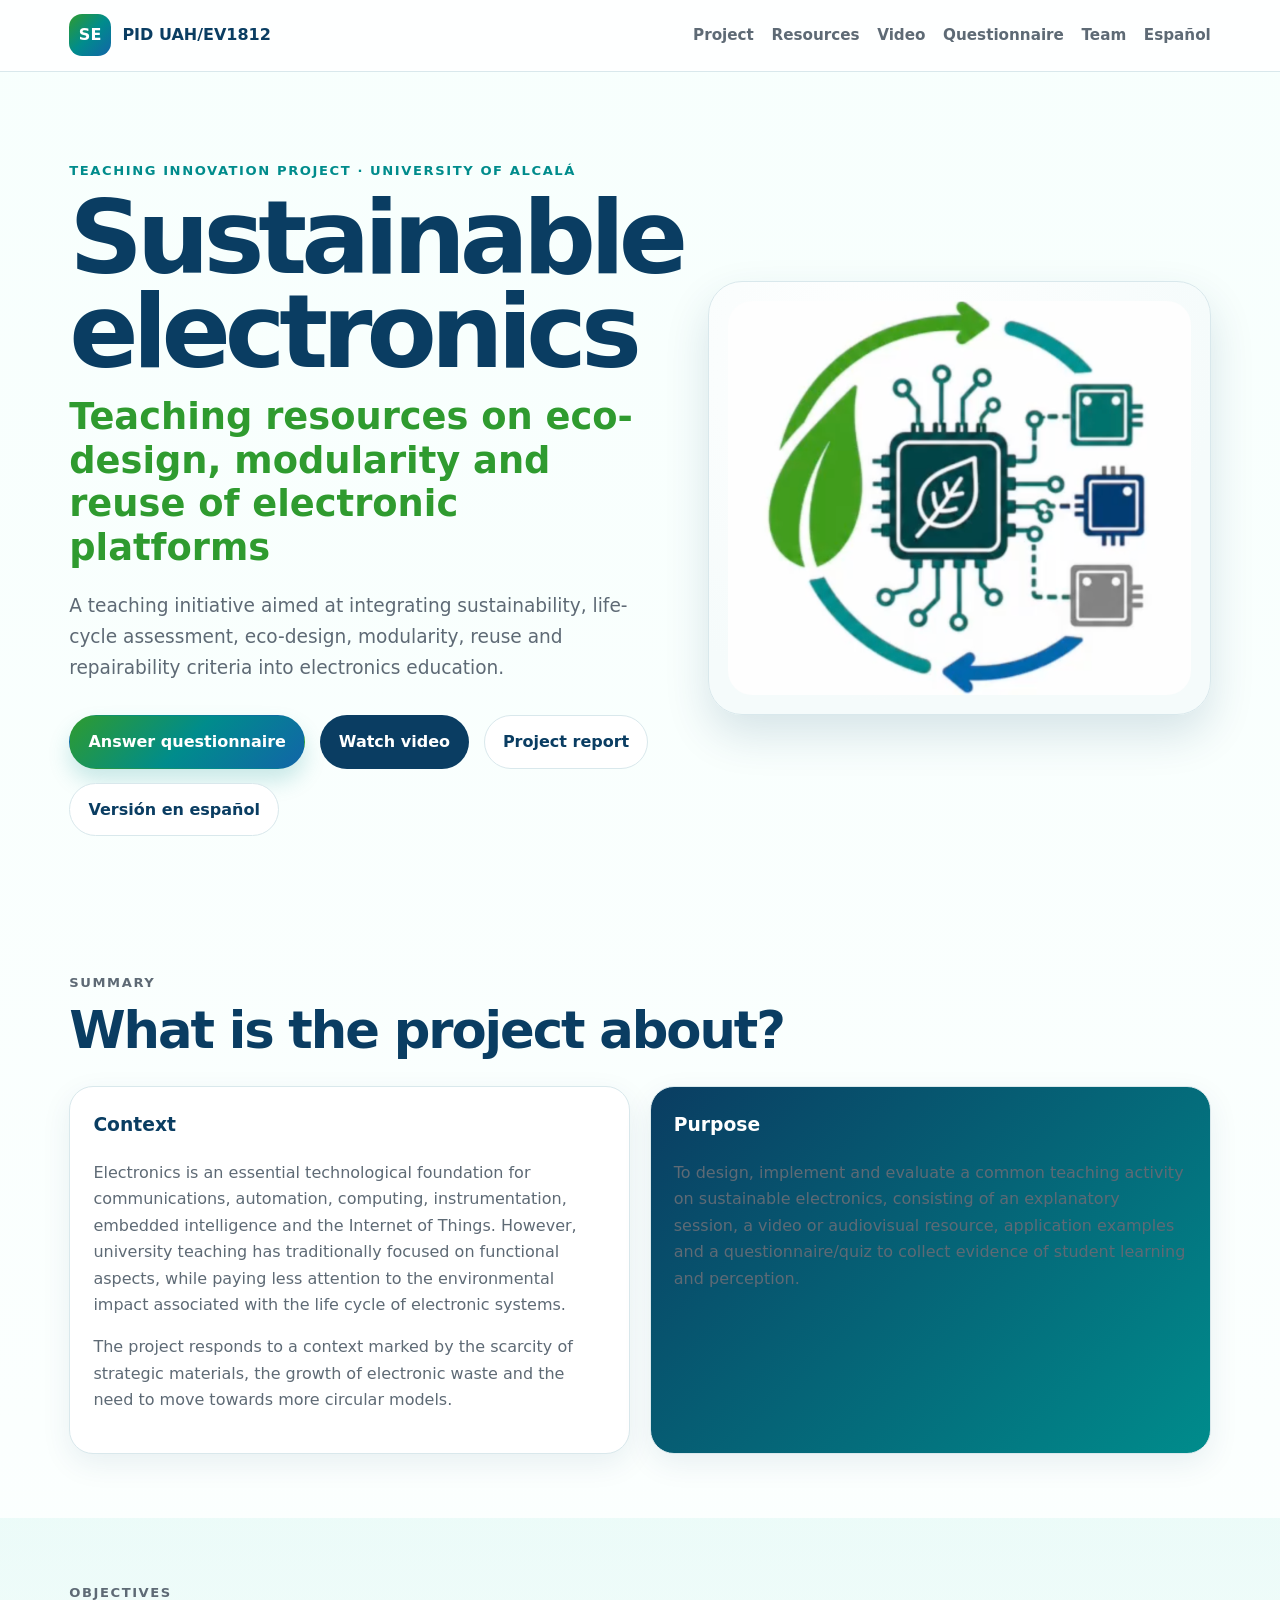
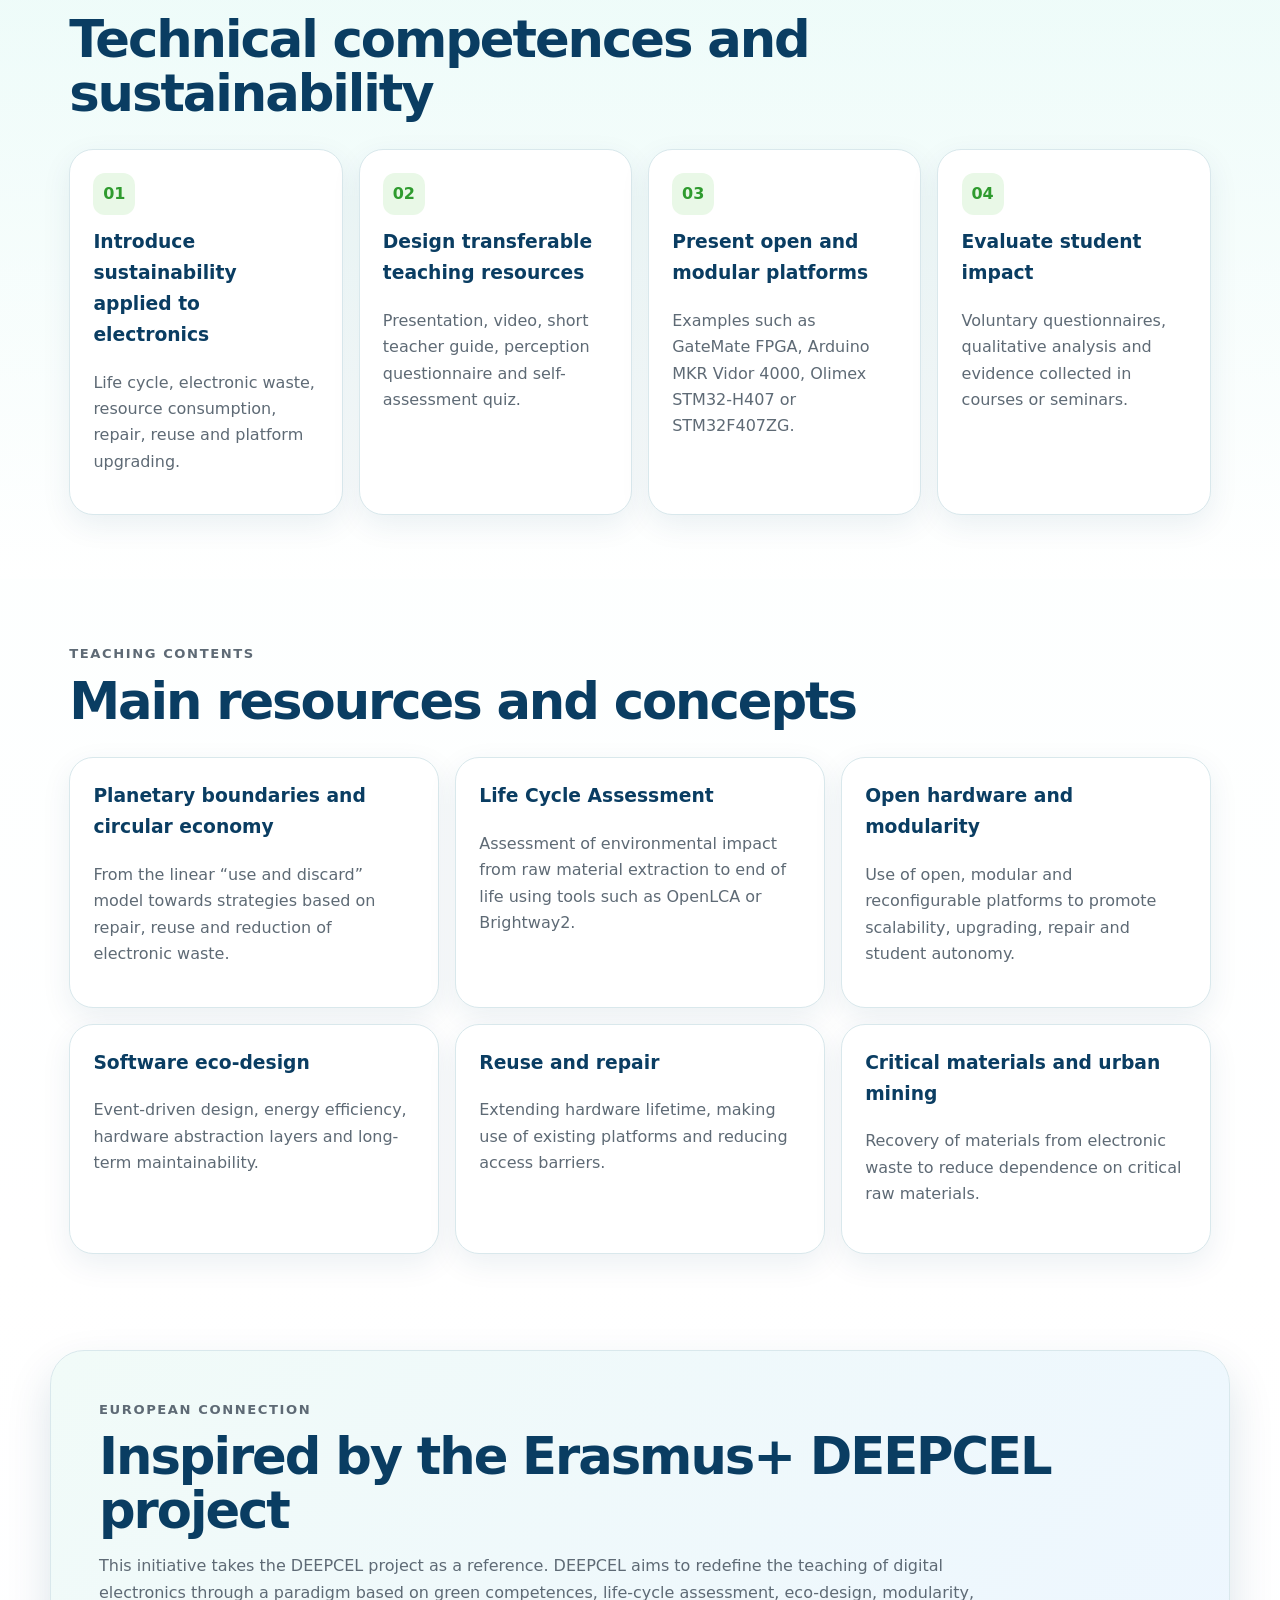
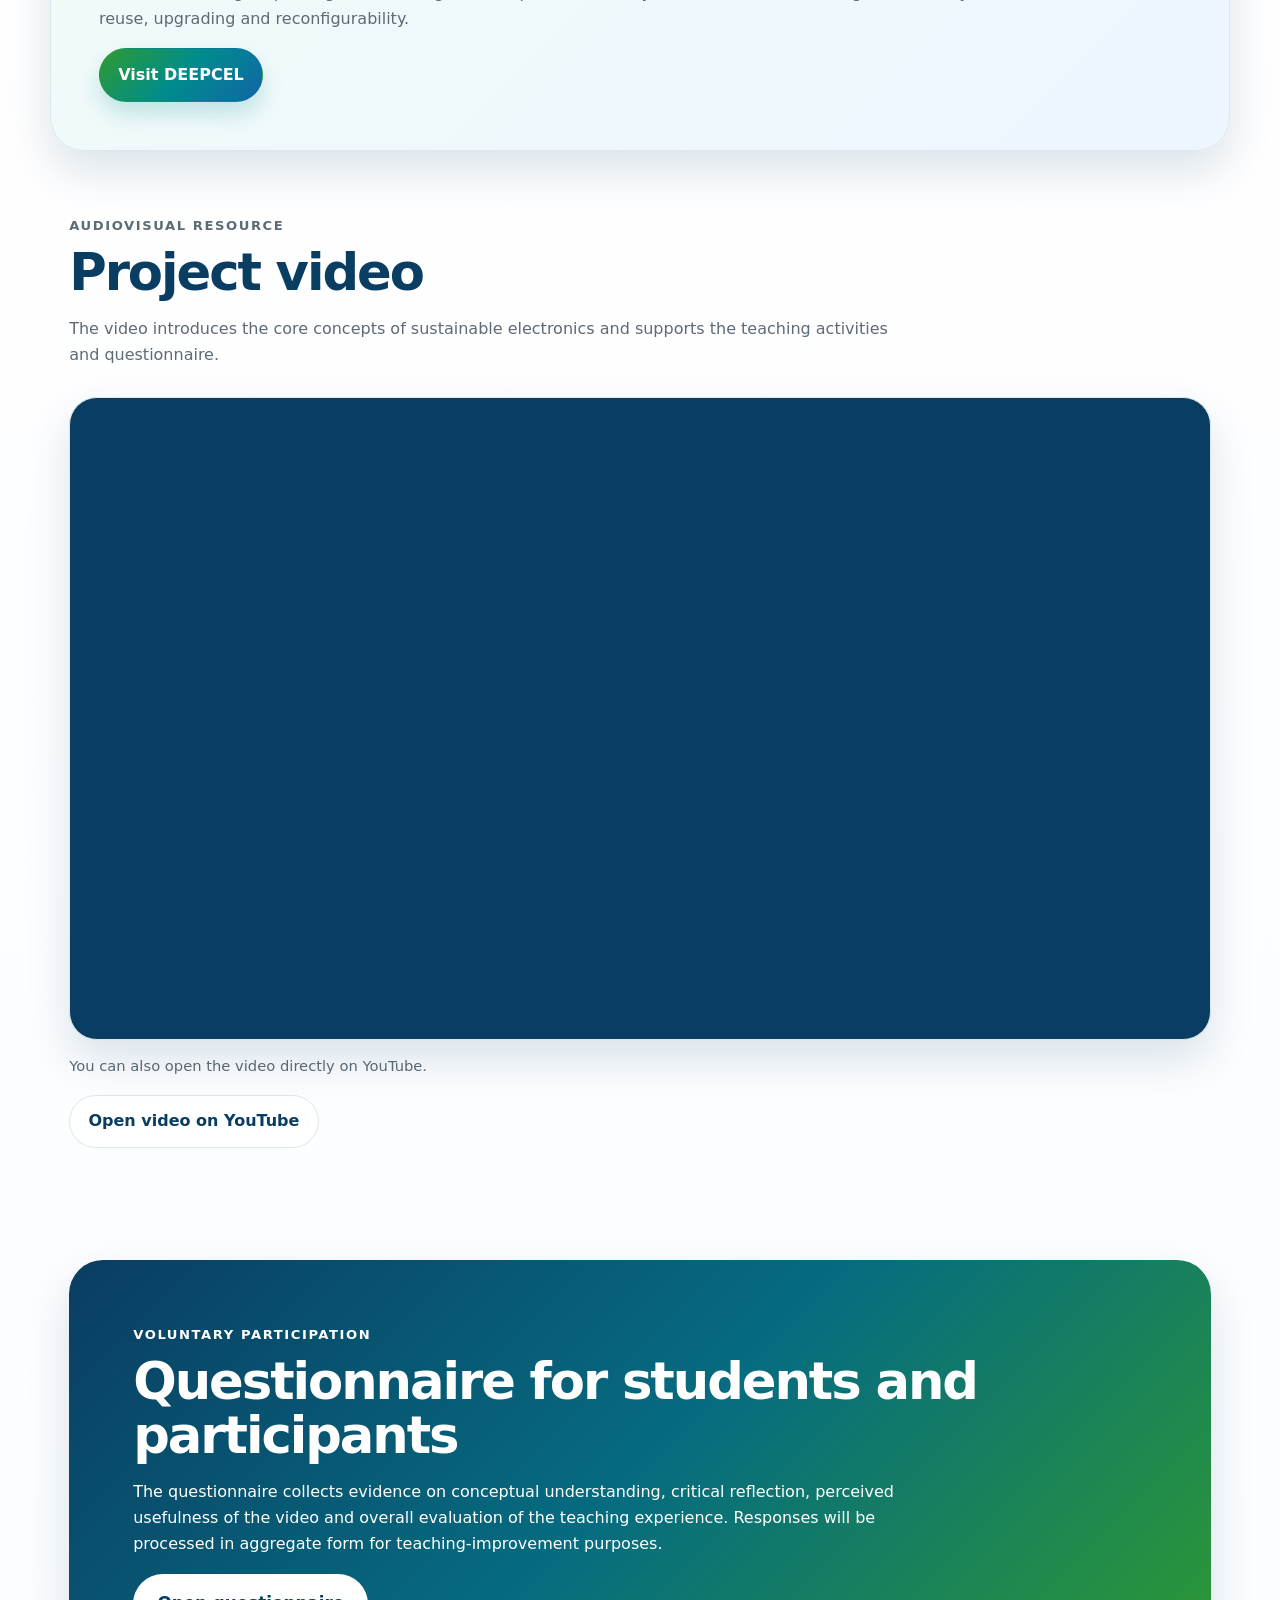
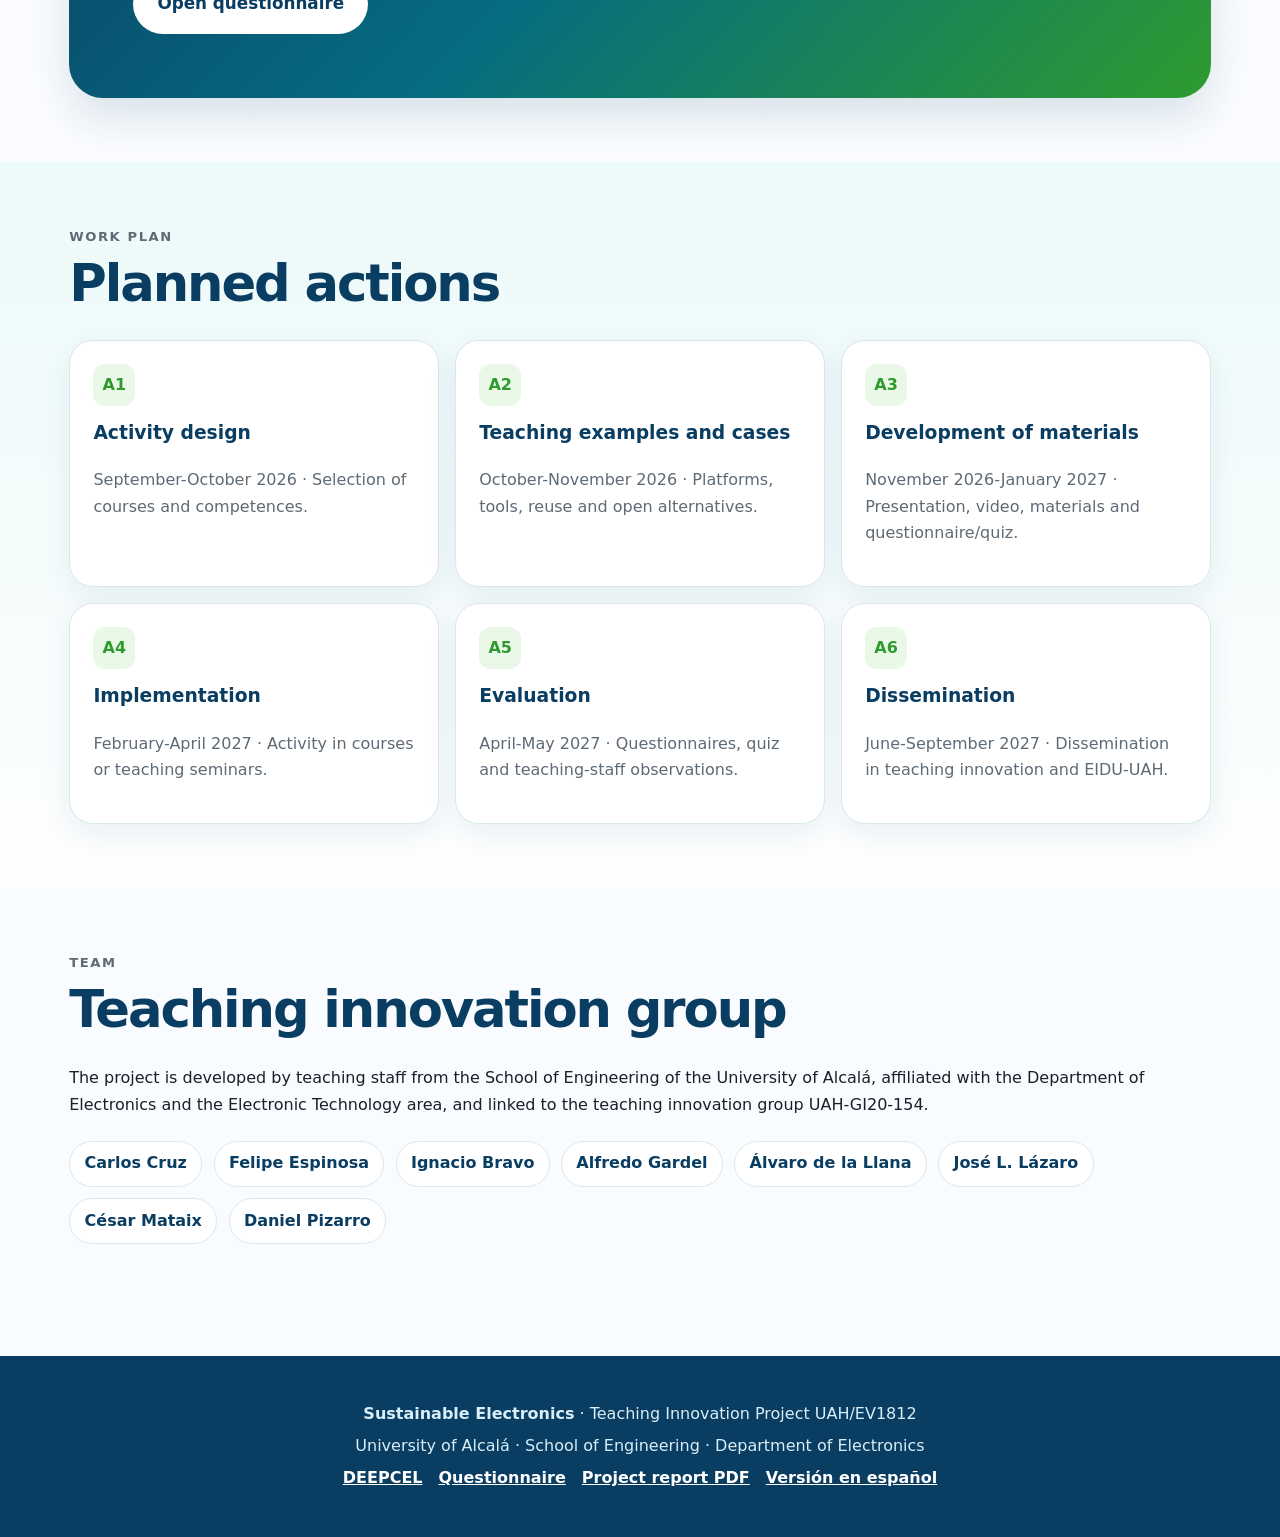
==== en.html @ 86ce886e "v1" ====
<!DOCTYPE html>
<html lang="en">
<head>
  <meta charset="utf-8" />
  <meta name="viewport" content="width=device-width, initial-scale=1" />
  <meta name="description" content="UAH/EV1812 teaching innovation project: Sustainable electronics, teaching resources on eco-design, modularity and reuse of electronic platforms." />
  <meta name="author" content="University of Alcalá - Teaching Innovation Project UAH/EV1812" />
  <meta property="og:title" content="Sustainable Electronics | PID UAH/EV1812" />
  <meta property="og:description" content="Teaching resources on eco-design, modularity and reuse of electronic platforms." />
  <meta property="og:type" content="website" />
  <meta property="og:image" content="assets/logo.png" />
  <title>Sustainable Electronics | PID UAH/EV1812</title>
  <link rel="alternate" hreflang="es" href="index.html" />
  <link rel="stylesheet" href="styles.css" />
</head>
<body>
  <header class="site-header">
    <nav class="nav" aria-label="Main navigation">
      <a class="brand" href="#home" aria-label="Home">
        <span class="brand-mark">SE</span>
        <span>PID UAH/EV1812</span>
      </a>
      <button class="menu-toggle" aria-expanded="false" aria-controls="nav-links">Menu</button>
      <div class="nav-links" id="nav-links">
        <a href="#project">Project</a>
        <a href="#resources">Resources</a>
        <a href="#video">Video</a>
        <a href="#questionnaire">Questionnaire</a>
        <a href="#team">Team</a>
        <a class="language-link" href="index.html" lang="es">Español</a>
      </div>
    </nav>
  </header>

  <main id="home">
    <section class="hero">
      <div class="hero-content">
        <p class="eyebrow">Teaching Innovation Project · University of Alcalá</p>
        <h1>Sustainable electronics</h1>
        <h2>Teaching resources on eco-design, modularity and reuse of electronic platforms</h2>
        <p class="lead">
          A teaching initiative aimed at integrating sustainability, life-cycle assessment,
          eco-design, modularity, reuse and repairability criteria into electronics education.
        </p>
        <div class="hero-actions" aria-label="Main actions">
          <a class="button primary" href="https://forms.cloud.microsoft/Pages/ResponsePage.aspx?id=UsXSzh99MUeqOi8OyWKeJmUz8OkWQOFGtOzalf_WhLFUMTdSUzQ0OTdFRDVIVExIVVpZMkoxTU9JRi4u" target="_blank" rel="noopener">Answer questionnaire</a>
          <a class="button secondary" href="#video">Watch video</a>
          <a class="button ghost" href="assets/memoria-PID-UAH-EV1812.pdf" target="_blank" rel="noopener">Project report</a>
          <a class="button ghost" href="index.html" lang="es">Versión en español</a>
        </div>
      </div>
      <div class="hero-card" aria-label="Project logo">
        <img src="assets/logo.png" alt="Logo of the Sustainable Electronics project" />
      </div>
    </section>

    <section id="project" class="section">
      <div class="section-heading">
        <p class="eyebrow">Summary</p>
        <h2>What is the project about?</h2>
      </div>
      <div class="grid two-columns">
        <article class="card">
          <h3>Context</h3>
          <p>
            Electronics is an essential technological foundation for communications, automation,
            computing, instrumentation, embedded intelligence and the Internet of Things. However,
            university teaching has traditionally focused on functional aspects, while paying less
            attention to the environmental impact associated with the life cycle of electronic systems.
          </p>
          <p>
            The project responds to a context marked by the scarcity of strategic materials,
            the growth of electronic waste and the need to move towards more circular models.
          </p>
        </article>
        <article class="card accent-card">
          <h3>Purpose</h3>
          <p>
            To design, implement and evaluate a common teaching activity on sustainable electronics,
            consisting of an explanatory session, a video or audiovisual resource, application examples
            and a questionnaire/quiz to collect evidence of student learning and perception.
          </p>
        </article>
      </div>
    </section>

    <section class="section muted">
      <div class="section-heading">
        <p class="eyebrow">Objectives</p>
        <h2>Technical competences and sustainability</h2>
      </div>
      <div class="objective-list">
        <article class="objective">
          <span>01</span>
          <h3>Introduce sustainability applied to electronics</h3>
          <p>Life cycle, electronic waste, resource consumption, repair, reuse and platform upgrading.</p>
        </article>
        <article class="objective">
          <span>02</span>
          <h3>Design transferable teaching resources</h3>
          <p>Presentation, video, short teacher guide, perception questionnaire and self-assessment quiz.</p>
        </article>
        <article class="objective">
          <span>03</span>
          <h3>Present open and modular platforms</h3>
          <p>Examples such as GateMate FPGA, Arduino MKR Vidor 4000, Olimex STM32-H407 or STM32F407ZG.</p>
        </article>
        <article class="objective">
          <span>04</span>
          <h3>Evaluate student impact</h3>
          <p>Voluntary questionnaires, qualitative analysis and evidence collected in courses or seminars.</p>
        </article>
      </div>
    </section>

    <section id="resources" class="section">
      <div class="section-heading">
        <p class="eyebrow">Teaching contents</p>
        <h2>Main resources and concepts</h2>
      </div>
      <div class="topics-grid">
        <article class="topic">
          <h3>Planetary boundaries and circular economy</h3>
          <p>From the linear “use and discard” model towards strategies based on repair, reuse and reduction of electronic waste.</p>
        </article>
        <article class="topic">
          <h3>Life Cycle Assessment</h3>
          <p>Assessment of environmental impact from raw material extraction to end of life using tools such as OpenLCA or Brightway2.</p>
        </article>
        <article class="topic">
          <h3>Open hardware and modularity</h3>
          <p>Use of open, modular and reconfigurable platforms to promote scalability, upgrading, repair and student autonomy.</p>
        </article>
        <article class="topic">
          <h3>Software eco-design</h3>
          <p>Event-driven design, energy efficiency, hardware abstraction layers and long-term maintainability.</p>
        </article>
        <article class="topic">
          <h3>Reuse and repair</h3>
          <p>Extending hardware lifetime, making use of existing platforms and reducing access barriers.</p>
        </article>
        <article class="topic">
          <h3>Critical materials and urban mining</h3>
          <p>Recovery of materials from electronic waste to reduce dependence on critical raw materials.</p>
        </article>
      </div>
    </section>

    <section class="section connection">
      <div>
        <p class="eyebrow">European connection</p>
        <h2>Inspired by the Erasmus+ DEEPCEL project</h2>
        <p>
          This initiative takes the DEEPCEL project as a reference. DEEPCEL aims to redefine
          the teaching of digital electronics through a paradigm based on green competences,
          life-cycle assessment, eco-design, modularity, reuse, upgrading and reconfigurability.
        </p>
        <a class="button primary" href="https://deepcel.univ-tours.fr/deepcel/" target="_blank" rel="noopener">Visit DEEPCEL</a>
      </div>
    </section>

    <section id="video" class="section">
      <div class="section-heading">
        <p class="eyebrow">Audiovisual resource</p>
        <h2>Project video</h2>
        <p>The video introduces the core concepts of sustainable electronics and supports the teaching activities and questionnaire.</p>
      </div>
      <div class="video-wrapper">
        <iframe
          src="https://www.youtube.com/embed/miIaRYKboC8"
          title="Sustainable Electronics project video"
          loading="lazy"
          allow="accelerometer; autoplay; clipboard-write; encrypted-media; gyroscope; picture-in-picture; web-share"
          allowfullscreen>
        </iframe>
      </div>
      <p class="small-note">You can also open the video directly on YouTube.</p>
      <p><a class="button ghost" href="https://youtu.be/miIaRYKboC8" target="_blank" rel="noopener">Open video on YouTube</a></p>
    </section>

    <section id="questionnaire" class="section cta-section">
      <div class="cta-card">
        <p class="eyebrow">Voluntary participation</p>
        <h2>Questionnaire for students and participants</h2>
        <p>
          The questionnaire collects evidence on conceptual understanding, critical reflection,
          perceived usefulness of the video and overall evaluation of the teaching experience.
          Responses will be processed in aggregate form for teaching-improvement purposes.
        </p>
        <a class="button primary large" href="https://forms.cloud.microsoft/Pages/ResponsePage.aspx?id=UsXSzh99MUeqOi8OyWKeJmUz8OkWQOFGtOzalf_WhLFUMTdSUzQ0OTdFRDVIVExIVVpZMkoxTU9JRi4u" target="_blank" rel="noopener">Open questionnaire</a>
      </div>
    </section>

    <section class="section muted">
      <div class="section-heading">
        <p class="eyebrow">Work plan</p>
        <h2>Planned actions</h2>
      </div>
      <div class="timeline">
        <article>
          <span>A1</span>
          <h3>Activity design</h3>
          <p>September-October 2026 · Selection of courses and competences.</p>
        </article>
        <article>
          <span>A2</span>
          <h3>Teaching examples and cases</h3>
          <p>October-November 2026 · Platforms, tools, reuse and open alternatives.</p>
        </article>
        <article>
          <span>A3</span>
          <h3>Development of materials</h3>
          <p>November 2026-January 2027 · Presentation, video, materials and questionnaire/quiz.</p>
        </article>
        <article>
          <span>A4</span>
          <h3>Implementation</h3>
          <p>February-April 2027 · Activity in courses or teaching seminars.</p>
        </article>
        <article>
          <span>A5</span>
          <h3>Evaluation</h3>
          <p>April-May 2027 · Questionnaires, quiz and teaching-staff observations.</p>
        </article>
        <article>
          <span>A6</span>
          <h3>Dissemination</h3>
          <p>June-September 2027 · Dissemination in teaching innovation and EIDU-UAH.</p>
        </article>
      </div>
    </section>

    <section id="team" class="section">
      <div class="section-heading">
        <p class="eyebrow">Team</p>
        <h2>Teaching innovation group</h2>
      </div>
      <p>
        The project is developed by teaching staff from the School of Engineering of the University of Alcalá,
        affiliated with the Department of Electronics and the Electronic Technology area, and linked to the
        teaching innovation group UAH-GI20-154.
      </p>
      <div class="people-grid" aria-label="Team members">
        <span>Carlos Cruz</span>
        <span>Felipe Espinosa</span>
        <span>Ignacio Bravo</span>
        <span>Alfredo Gardel</span>
        <span>Álvaro de la Llana</span>
        <span>José L. Lázaro</span>
        <span>César Mataix</span>
        <span>Daniel Pizarro</span>
      </div>
    </section>
  </main>

  <footer class="site-footer">
    <p><strong>Sustainable Electronics</strong> · Teaching Innovation Project UAH/EV1812</p>
    <p>University of Alcalá · School of Engineering · Department of Electronics</p>
    <p class="footer-links">
      <a href="https://deepcel.univ-tours.fr/deepcel/" target="_blank" rel="noopener">DEEPCEL</a>
      <a href="https://forms.cloud.microsoft/Pages/ResponsePage.aspx?id=UsXSzh99MUeqOi8OyWKeJmUz8OkWQOFGtOzalf_WhLFUMTdSUzQ0OTdFRDVIVExIVVpZMkoxTU9JRi4u" target="_blank" rel="noopener">Questionnaire</a>
      <a href="assets/memoria-PID-UAH-EV1812.pdf" target="_blank" rel="noopener">Project report PDF</a>
      <a href="index.html" lang="es">Versión en español</a>
    </p>
  </footer>
  <script>
    const toggle = document.querySelector('.menu-toggle');
    const links = document.querySelector('#nav-links');
    if (toggle && links) {
      toggle.addEventListener('click', () => {
        const expanded = toggle.getAttribute('aria-expanded') === 'true';
        toggle.setAttribute('aria-expanded', String(!expanded));
        links.classList.toggle('open');
      });
    }
  </script>
</body>
</html>
---- styles.css ----
:root {
  --blue-900: #0a3d62;
  --blue-700: #1265a8;
  --teal-700: #008c8c;
  --teal-100: #dff8f4;
  --green-700: #2f9b2f;
  --green-100: #e9f8e7;
  --ink: #17212b;
  --muted: #5e6a75;
  --line: #d9e8ec;
  --surface: #ffffff;
  --soft: #f5fbfb;
  --shadow: 0 20px 45px rgba(10, 61, 98, 0.14);
  --radius: 24px;
}

* { box-sizing: border-box; }
html { scroll-behavior: smooth; }
body {
  margin: 0;
  font-family: Inter, ui-sans-serif, system-ui, -apple-system, BlinkMacSystemFont, "Segoe UI", sans-serif;
  color: var(--ink);
  background: linear-gradient(180deg, #f7fffd 0%, #ffffff 45%, #f8fbff 100%);
  line-height: 1.65;
}
a { color: inherit; }

.site-header {
  position: sticky;
  top: 0;
  z-index: 20;
  backdrop-filter: blur(14px);
  background: rgba(255, 255, 255, 0.86);
  border-bottom: 1px solid var(--line);
}

.nav {
  max-width: 1180px;
  margin: 0 auto;
  padding: 0.9rem 1.2rem;
  display: flex;
  align-items: center;
  justify-content: space-between;
  gap: 1rem;
}

.brand {
  display: inline-flex;
  align-items: center;
  gap: 0.7rem;
  text-decoration: none;
  font-weight: 750;
  color: var(--blue-900);
}
.brand-mark {
  width: 42px;
  height: 42px;
  display: grid;
  place-items: center;
  border-radius: 13px;
  background: linear-gradient(135deg, var(--green-700), var(--teal-700), var(--blue-700));
  color: #fff;
  font-weight: 800;
  letter-spacing: 0.02em;
}
.nav-links {
  display: flex;
  align-items: center;
  gap: 1.1rem;
  font-size: 0.95rem;
  color: var(--muted);
}
.nav-links a { text-decoration: none; font-weight: 650; }
.nav-links a:hover { color: var(--blue-900); }
.menu-toggle {
  display: none;
  border: 1px solid var(--line);
  background: #fff;
  border-radius: 999px;
  padding: 0.5rem 0.9rem;
  color: var(--blue-900);
  font-weight: 700;
}

.hero {
  max-width: 1180px;
  margin: 0 auto;
  padding: 5.5rem 1.2rem 4.5rem;
  display: grid;
  grid-template-columns: minmax(0, 1.08fr) minmax(320px, 0.92fr);
  gap: 3rem;
  align-items: center;
}
.hero-content h1 {
  margin: 0;
  font-size: clamp(3.2rem, 8vw, 6.8rem);
  line-height: 0.92;
  letter-spacing: -0.06em;
  color: var(--blue-900);
}
.hero-content h2 {
  margin: 1rem 0 0;
  font-size: clamp(1.35rem, 3vw, 2.3rem);
  line-height: 1.18;
  color: var(--green-700);
  max-width: 820px;
}
.lead {
  font-size: 1.16rem;
  color: var(--muted);
  max-width: 780px;
  margin: 1.4rem 0 0;
}
.eyebrow {
  margin: 0 0 0.6rem;
  font-size: 0.82rem;
  text-transform: uppercase;
  letter-spacing: 0.12em;
  color: var(--teal-700);
  font-weight: 800;
}
.hero-actions {
  display: flex;
  flex-wrap: wrap;
  gap: 0.9rem;
  margin-top: 2rem;
}
.button {
  display: inline-flex;
  align-items: center;
  justify-content: center;
  text-decoration: none;
  border-radius: 999px;
  padding: 0.78rem 1.14rem;
  font-weight: 750;
  transition: transform 0.2s ease, box-shadow 0.2s ease, background 0.2s ease;
  border: 1px solid transparent;
}
.button:hover { transform: translateY(-1px); }
.button.primary {
  color: #fff;
  background: linear-gradient(135deg, var(--green-700), var(--teal-700), var(--blue-700));
  box-shadow: 0 12px 22px rgba(0, 140, 140, 0.2);
}
.button.secondary {
  background: var(--blue-900);
  color: #fff;
}
.button.ghost {
  background: #fff;
  border-color: var(--line);
  color: var(--blue-900);
}
.button.large { padding: 0.95rem 1.45rem; font-size: 1.05rem; }

.hero-card {
  background: radial-gradient(circle at 35% 20%, #fff 0%, var(--soft) 70%);
  border: 1px solid var(--line);
  border-radius: 34px;
  padding: 1.2rem;
  box-shadow: var(--shadow);
}
.hero-card img {
  width: 100%;
  display: block;
  border-radius: 24px;
}

.section {
  max-width: 1180px;
  margin: 0 auto;
  padding: 4rem 1.2rem;
}
.section.muted {
  max-width: none;
  background: linear-gradient(180deg, rgba(223, 248, 244, 0.55), rgba(255, 255, 255, 0.85));
  padding-left: calc((100% - 1180px) / 2 + 1.2rem);
  padding-right: calc((100% - 1180px) / 2 + 1.2rem);
}
.section-heading {
  max-width: 820px;
  margin-bottom: 1.8rem;
}
.section-heading h2,
.connection h2,
.cta-card h2 {
  margin: 0;
  font-size: clamp(2rem, 4vw, 3.4rem);
  line-height: 1.05;
  color: var(--blue-900);
  letter-spacing: -0.04em;
}
.section-heading p { color: var(--muted); }
.grid { display: grid; gap: 1.2rem; }
.two-columns { grid-template-columns: repeat(2, minmax(0, 1fr)); }
.card, .topic, .objective, .timeline article {
  background: #fff;
  border: 1px solid var(--line);
  border-radius: var(--radius);
  padding: 1.45rem;
  box-shadow: 0 10px 30px rgba(10, 61, 98, 0.08);
}
.card h3, .topic h3, .objective h3, .timeline h3 { margin-top: 0; color: var(--blue-900); }
.accent-card { background: linear-gradient(135deg, var(--blue-900), var(--teal-700)); color: #fff; }
.accent-card h3, .accent-card p { color: #fff; }

.objective-list {
  max-width: 1180px;
  display: grid;
  grid-template-columns: repeat(4, minmax(0, 1fr));
  gap: 1rem;
}
.objective span, .timeline span {
  display: inline-flex;
  width: 42px;
  height: 42px;
  align-items: center;
  justify-content: center;
  border-radius: 12px;
  background: var(--green-100);
  color: var(--green-700);
  font-weight: 850;
  margin-bottom: 0.75rem;
}

.topics-grid {
  display: grid;
  grid-template-columns: repeat(3, minmax(0, 1fr));
  gap: 1rem;
}
.topic { min-height: 230px; }
.topic p, .objective p, .timeline p, .card p { color: var(--muted); }

.connection {
  display: grid;
  grid-template-columns: 1fr;
  background: linear-gradient(135deg, #f1fbf8, #edf6ff);
  border: 1px solid var(--line);
  border-radius: 34px;
  margin-top: 2rem;
  padding: 3rem;
  box-shadow: var(--shadow);
}
.connection p { max-width: 900px; color: var(--muted); }

.video-wrapper {
  position: relative;
  width: 100%;
  aspect-ratio: 16 / 9;
  overflow: hidden;
  border-radius: 28px;
  box-shadow: var(--shadow);
  border: 1px solid var(--line);
  background: var(--blue-900);
}
.video-wrapper iframe {
  position: absolute;
  inset: 0;
  width: 100%;
  height: 100%;
  border: 0;
}
.small-note { color: var(--muted); font-size: 0.92rem; }

.cta-section { padding-top: 2rem; }
.cta-card {
  background: linear-gradient(135deg, var(--blue-900), #066c80 50%, var(--green-700));
  color: #fff;
  border-radius: 34px;
  padding: clamp(2rem, 5vw, 4rem);
  box-shadow: var(--shadow);
}
.cta-card h2, .cta-card p, .cta-card .eyebrow { color: #fff; }
.cta-card p { max-width: 780px; }
.cta-card .button.primary { background: #fff; color: var(--blue-900); box-shadow: none; }

.timeline {
  max-width: 1180px;
  display: grid;
  grid-template-columns: repeat(3, minmax(0, 1fr));
  gap: 1rem;
}
.people-grid {
  display: flex;
  flex-wrap: wrap;
  gap: 0.7rem;
  margin-top: 1.4rem;
}
.people-grid span {
  border: 1px solid var(--line);
  background: #fff;
  border-radius: 999px;
  padding: 0.55rem 0.9rem;
  color: var(--blue-900);
  font-weight: 700;
}

.site-footer {
  margin-top: 3rem;
  padding: 2.5rem 1.2rem;
  text-align: center;
  background: var(--blue-900);
  color: #d8eef8;
}
.site-footer p { margin: 0.35rem 0; }
.footer-links {
  display: flex;
  justify-content: center;
  gap: 1rem;
  flex-wrap: wrap;
}
.footer-links a { color: #fff; font-weight: 750; }
code { background: #eef7fb; color: var(--blue-900); padding: 0.1rem 0.25rem; border-radius: 6px; }

@media (max-width: 920px) {
  .hero { grid-template-columns: 1fr; padding-top: 3.8rem; }
  .hero-card { max-width: 560px; margin: 0 auto; }
  .two-columns, .objective-list, .topics-grid, .timeline { grid-template-columns: 1fr 1fr; }
}

@media (max-width: 720px) {
  .menu-toggle { display: inline-flex; }
  .nav { align-items: flex-start; }
  .nav-links {
    display: none;
    position: absolute;
    top: 70px;
    left: 1rem;
    right: 1rem;
    padding: 1rem;
    background: #fff;
    border: 1px solid var(--line);
    border-radius: 18px;
    box-shadow: var(--shadow);
    flex-direction: column;
    align-items: flex-start;
  }
  .nav-links.open { display: flex; }
  .hero { padding-top: 2.8rem; }
  .two-columns, .objective-list, .topics-grid, .timeline { grid-template-columns: 1fr; }
  .section, .section.muted { padding: 3rem 1rem; }
  .connection { padding: 2rem 1.2rem; border-radius: 24px; }
  .hero-content h1 { font-size: 3rem; }
}
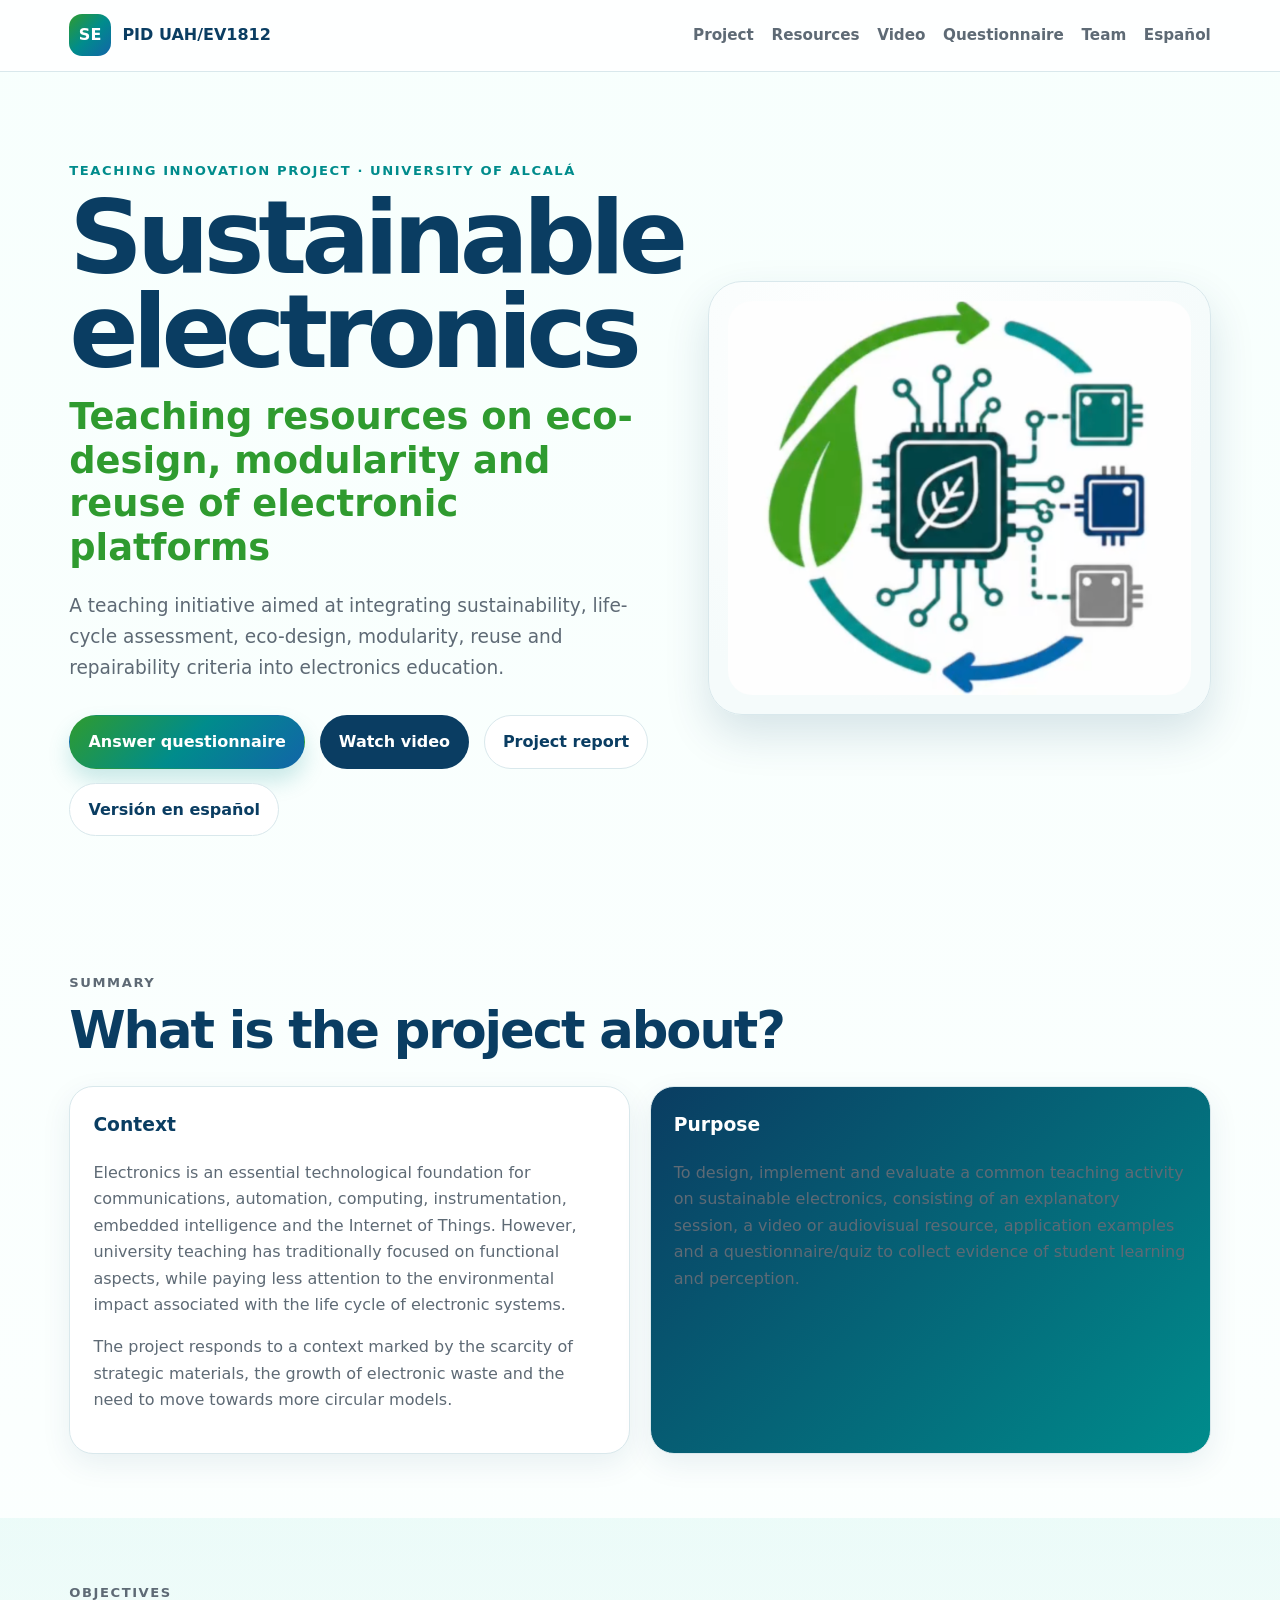
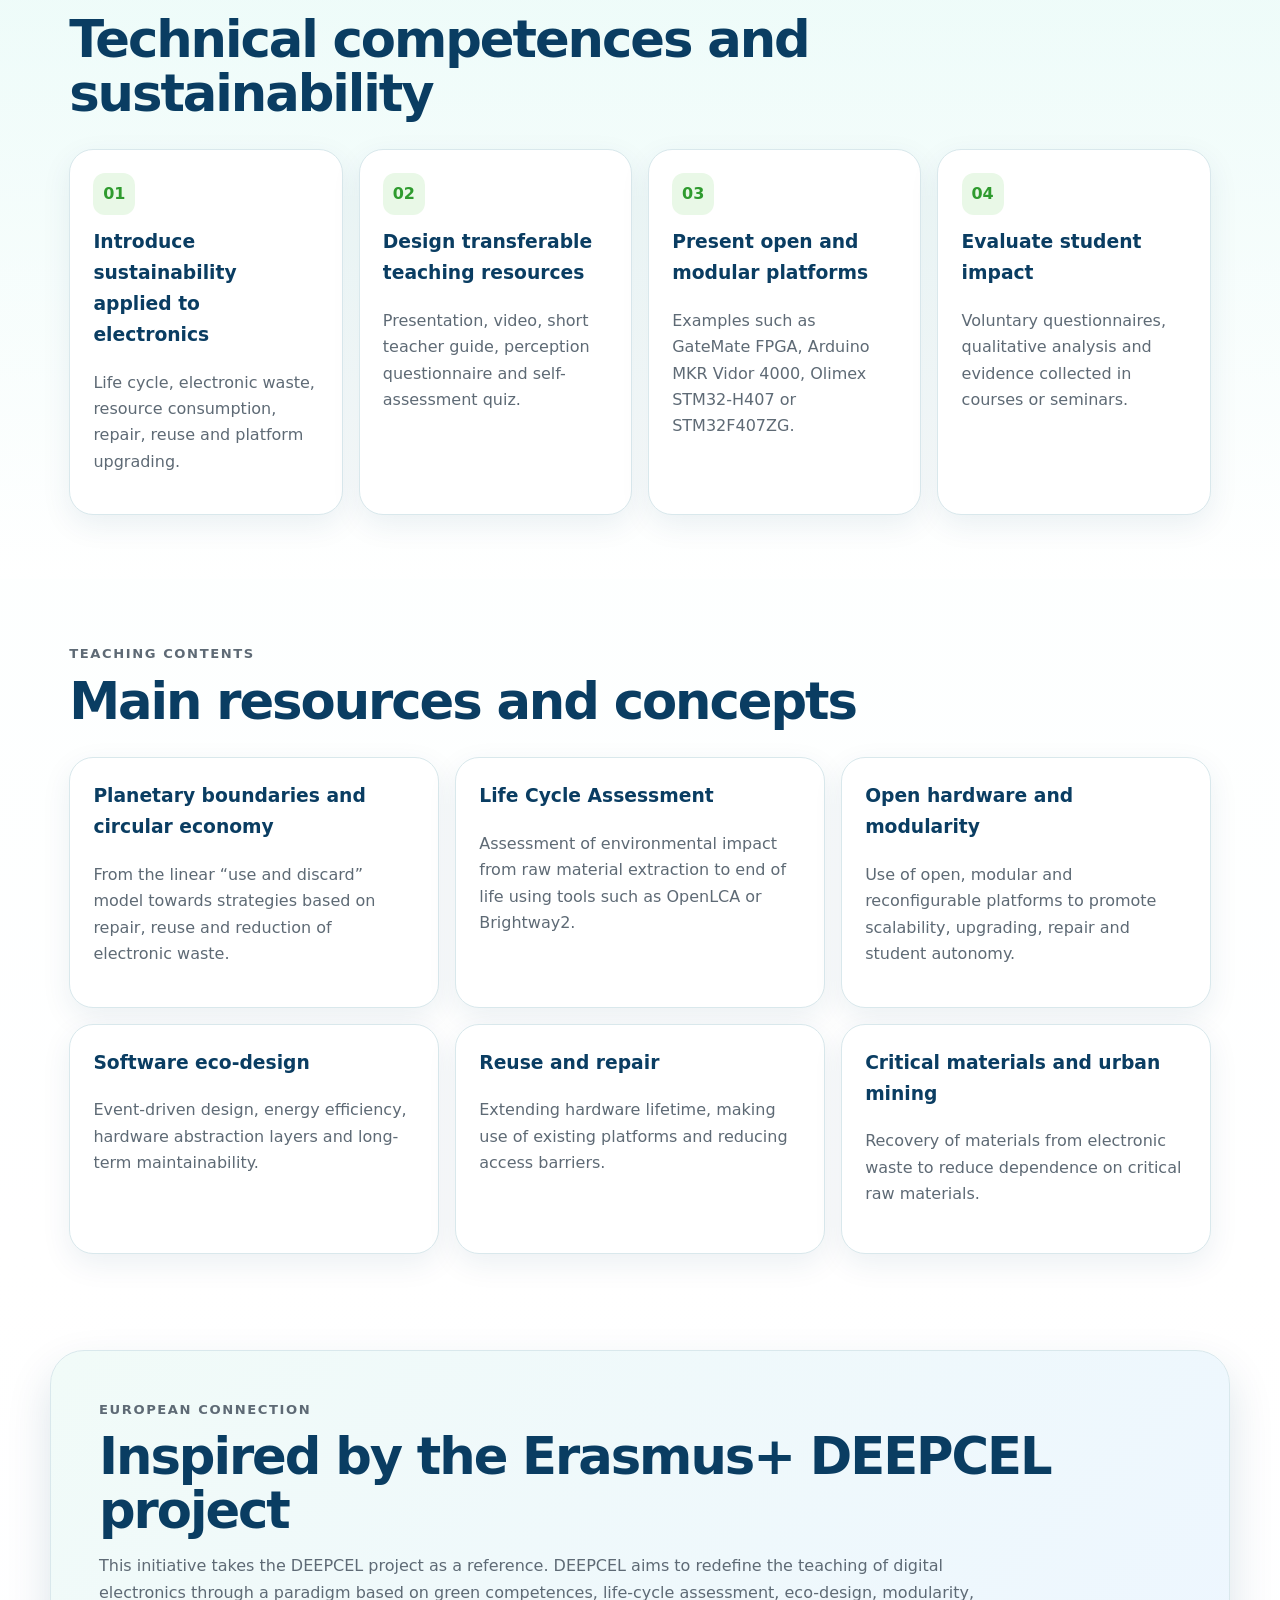
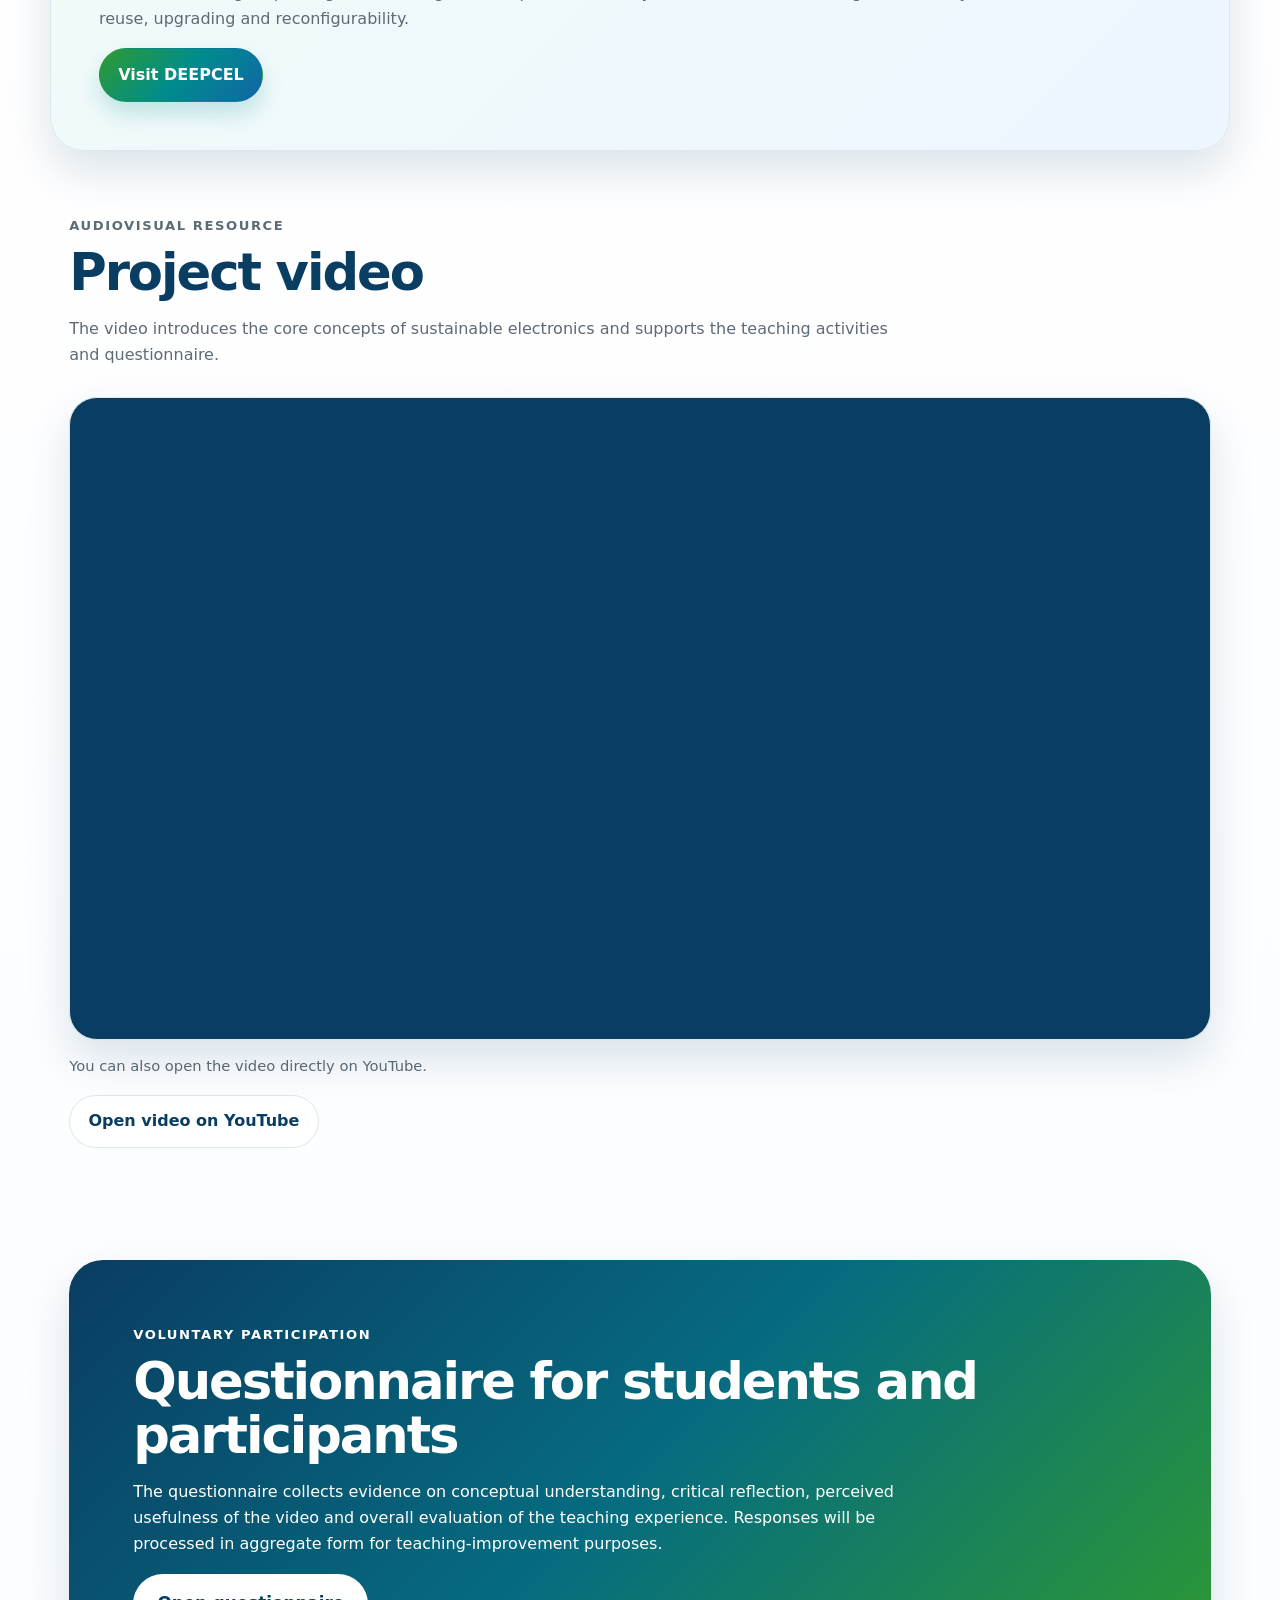
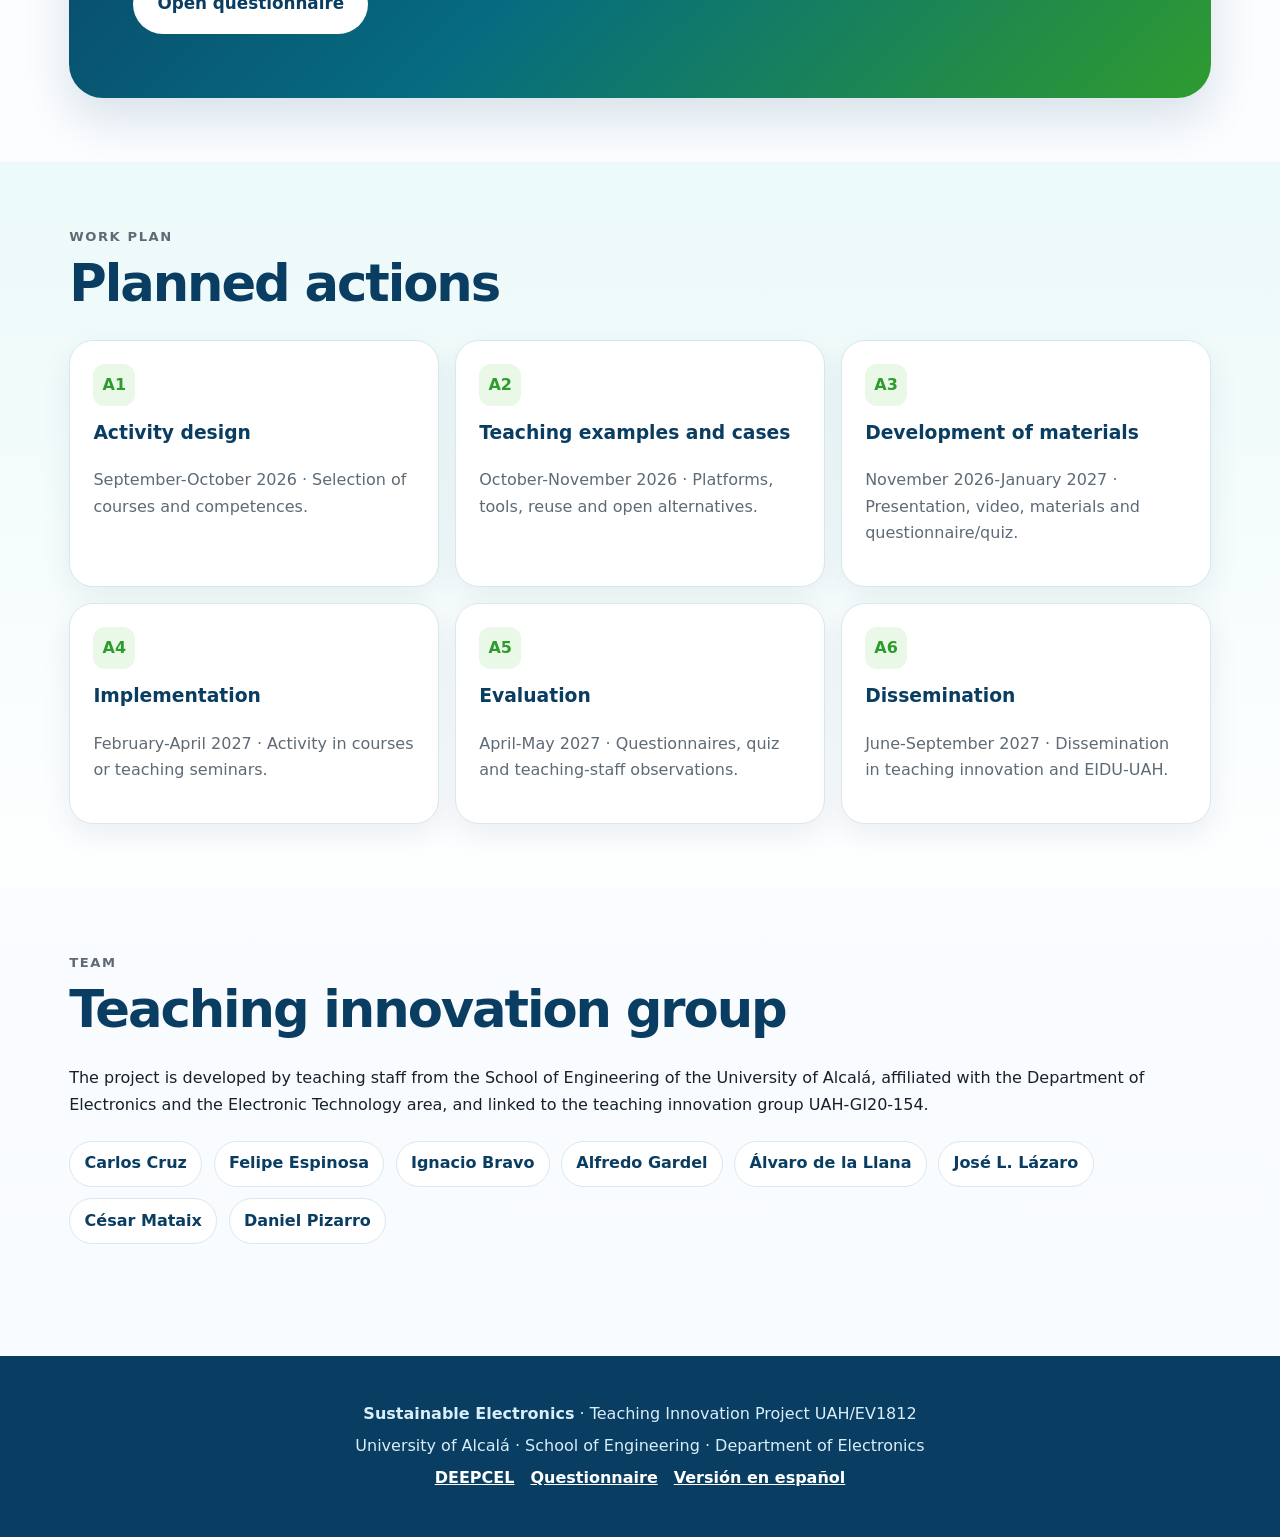
==== commit 7c1e2eab: "Update en.html" ====
--- a/en.html
+++ b/en.html
@@ -259,7 +259,6 @@
     <p class="footer-links">
       <a href="https://deepcel.univ-tours.fr/deepcel/" target="_blank" rel="noopener">DEEPCEL</a>
       <a href="https://forms.cloud.microsoft/Pages/ResponsePage.aspx?id=UsXSzh99MUeqOi8OyWKeJmUz8OkWQOFGtOzalf_WhLFUMTdSUzQ0OTdFRDVIVExIVVpZMkoxTU9JRi4u" target="_blank" rel="noopener">Questionnaire</a>
-      <a href="assets/memoria-PID-UAH-EV1812.pdf" target="_blank" rel="noopener">Project report PDF</a>
       <a href="index.html" lang="es">Versión en español</a>
     </p>
   </footer>
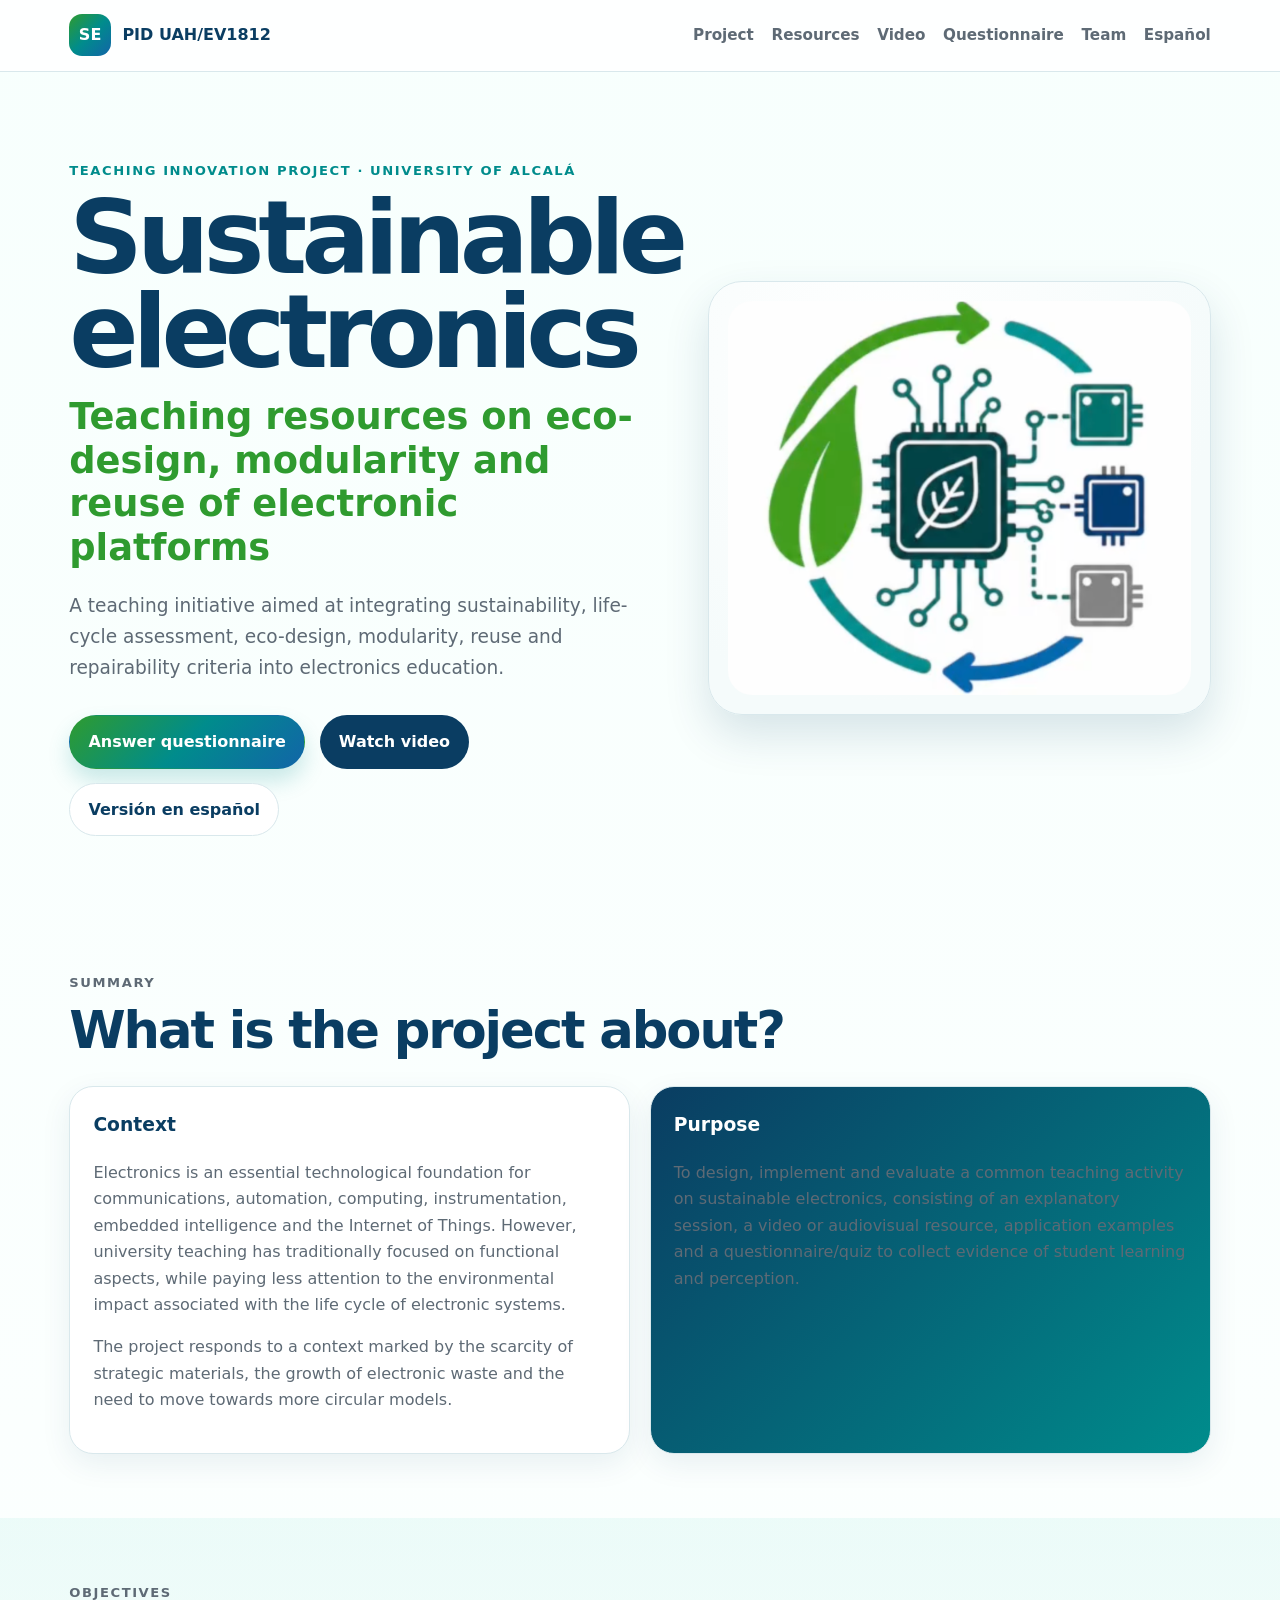
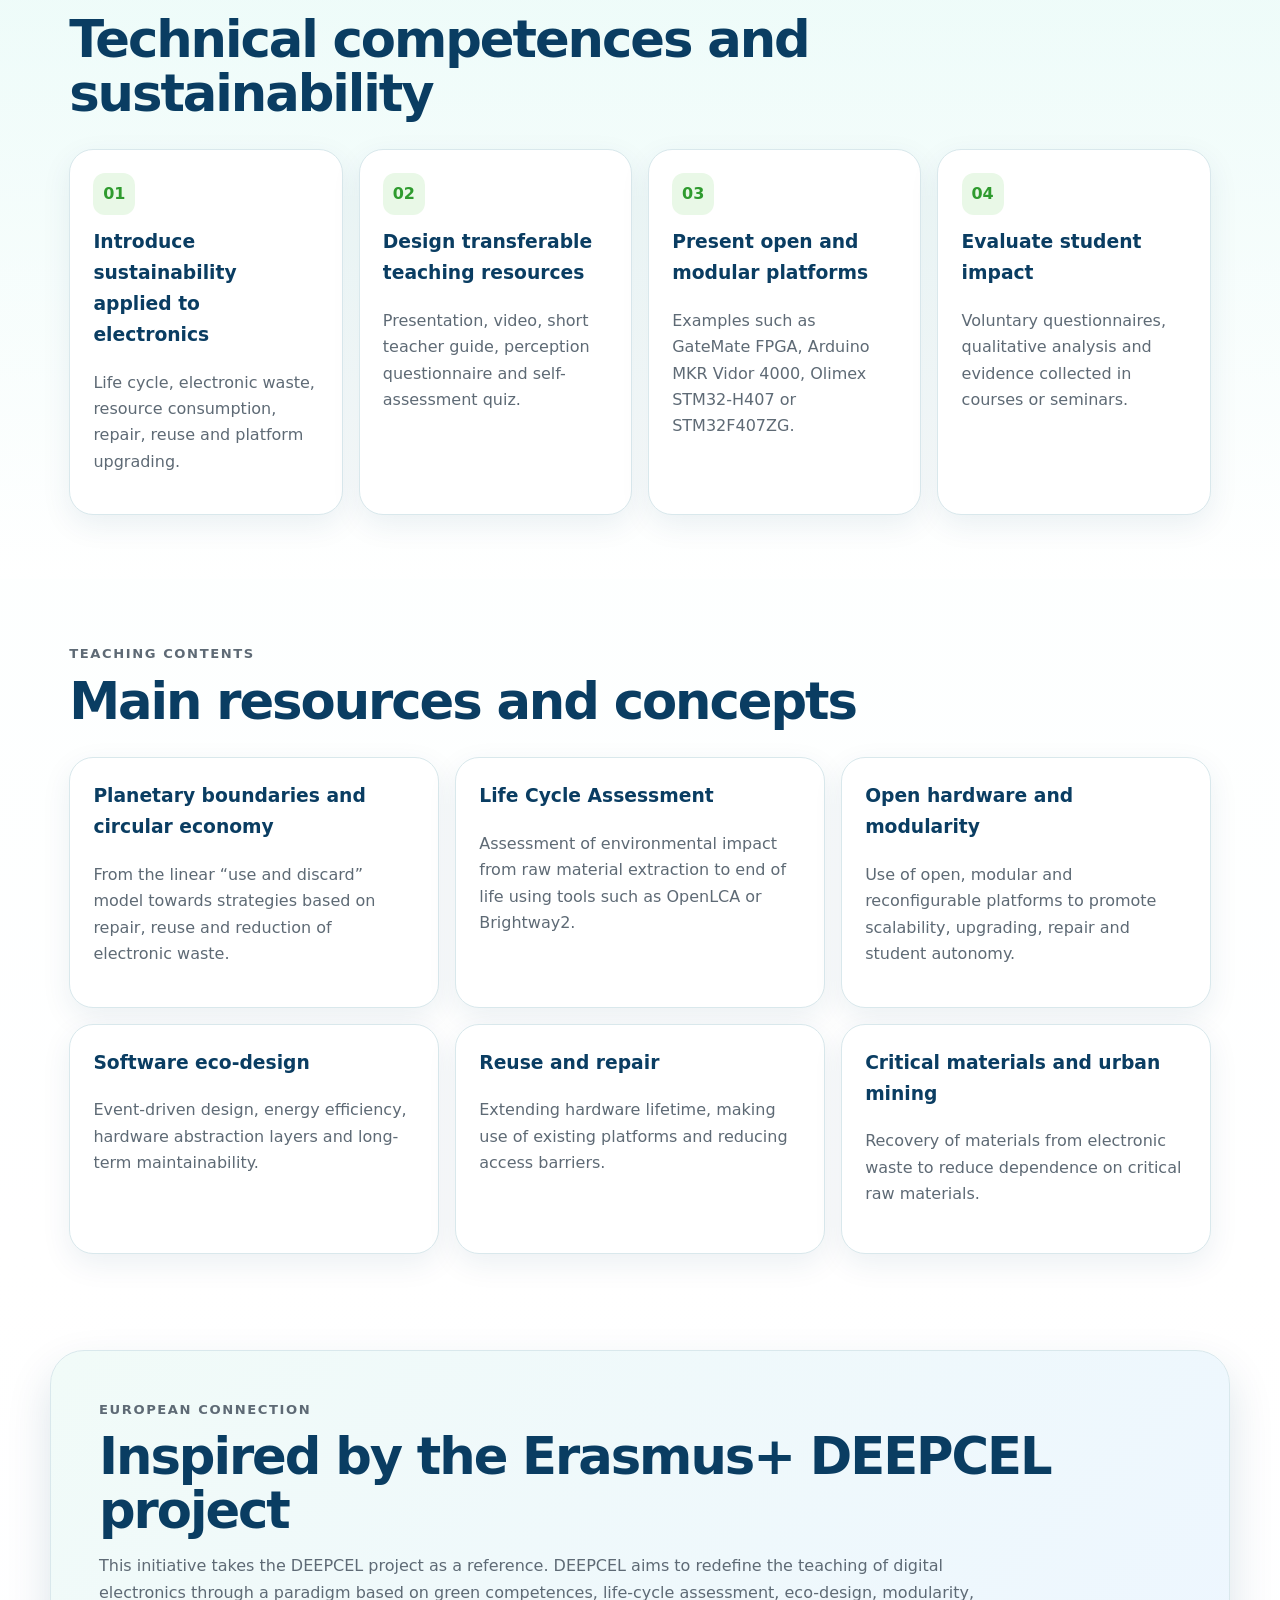
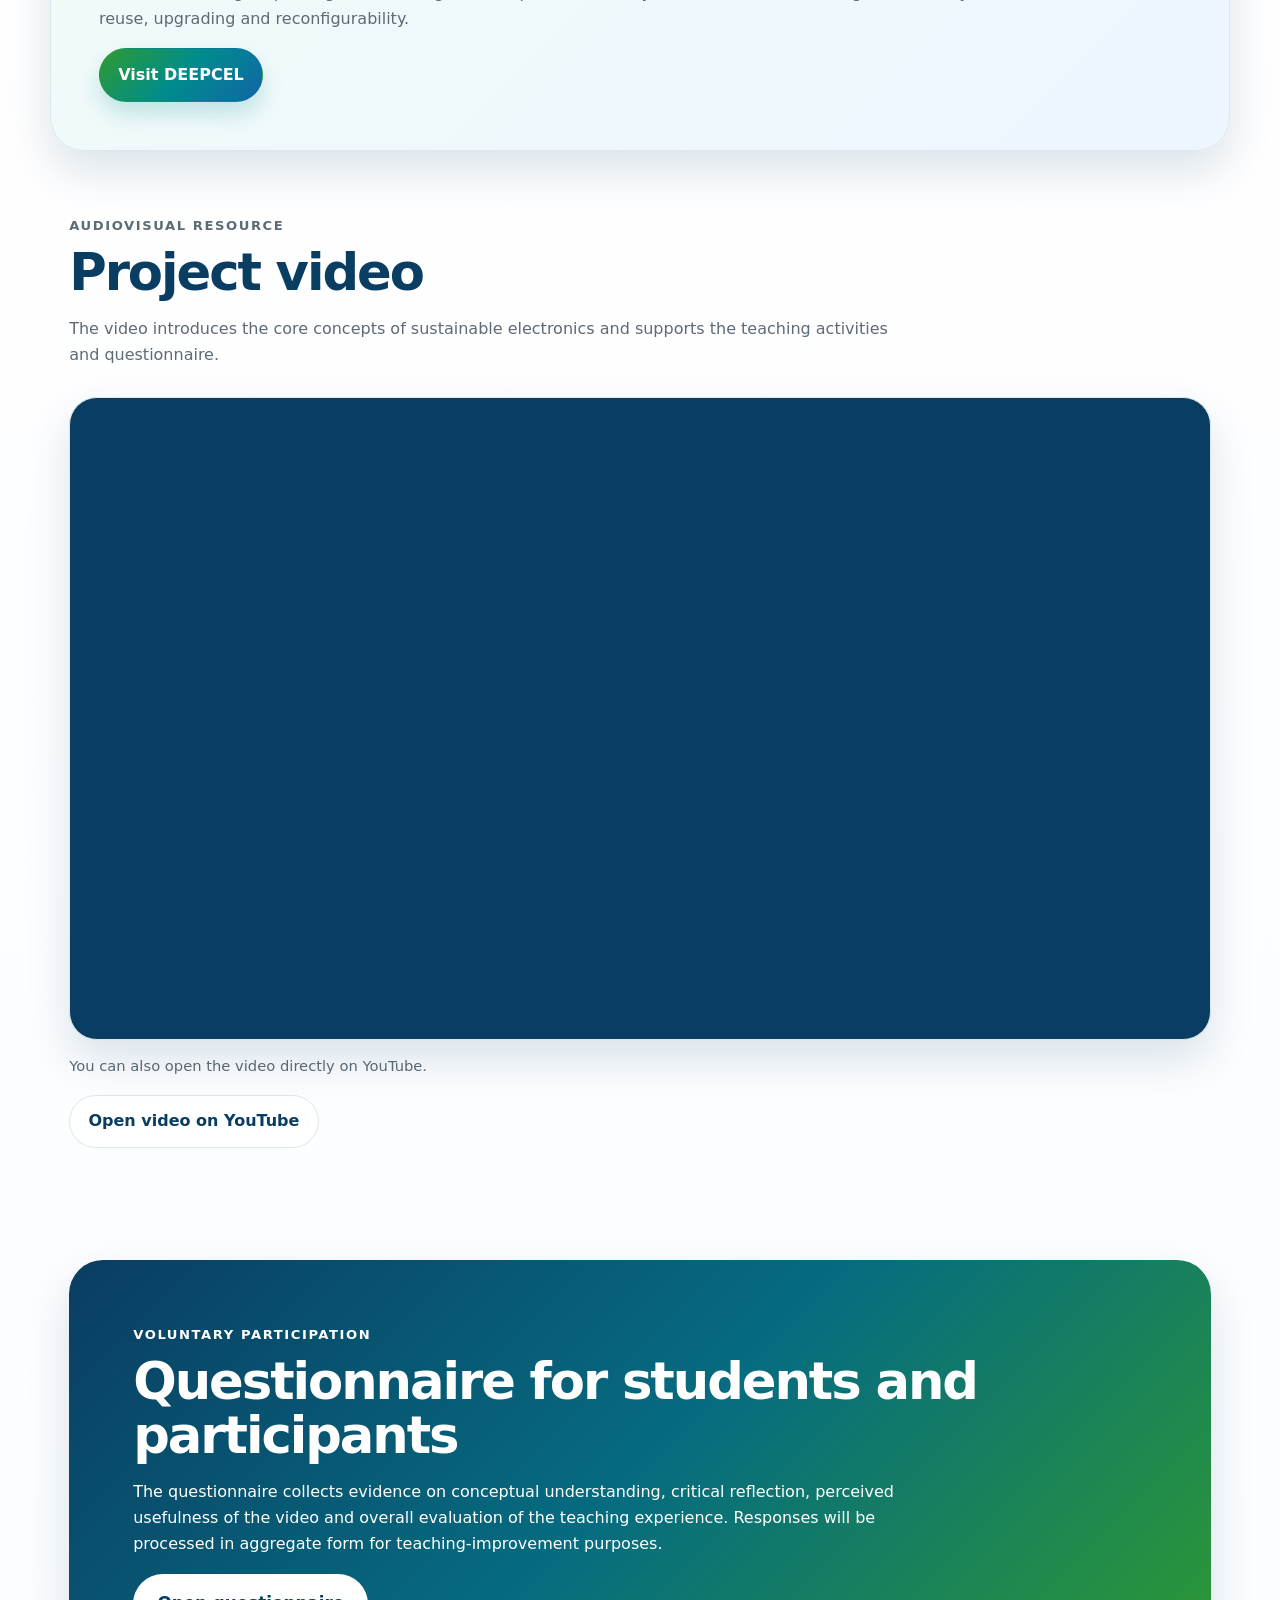
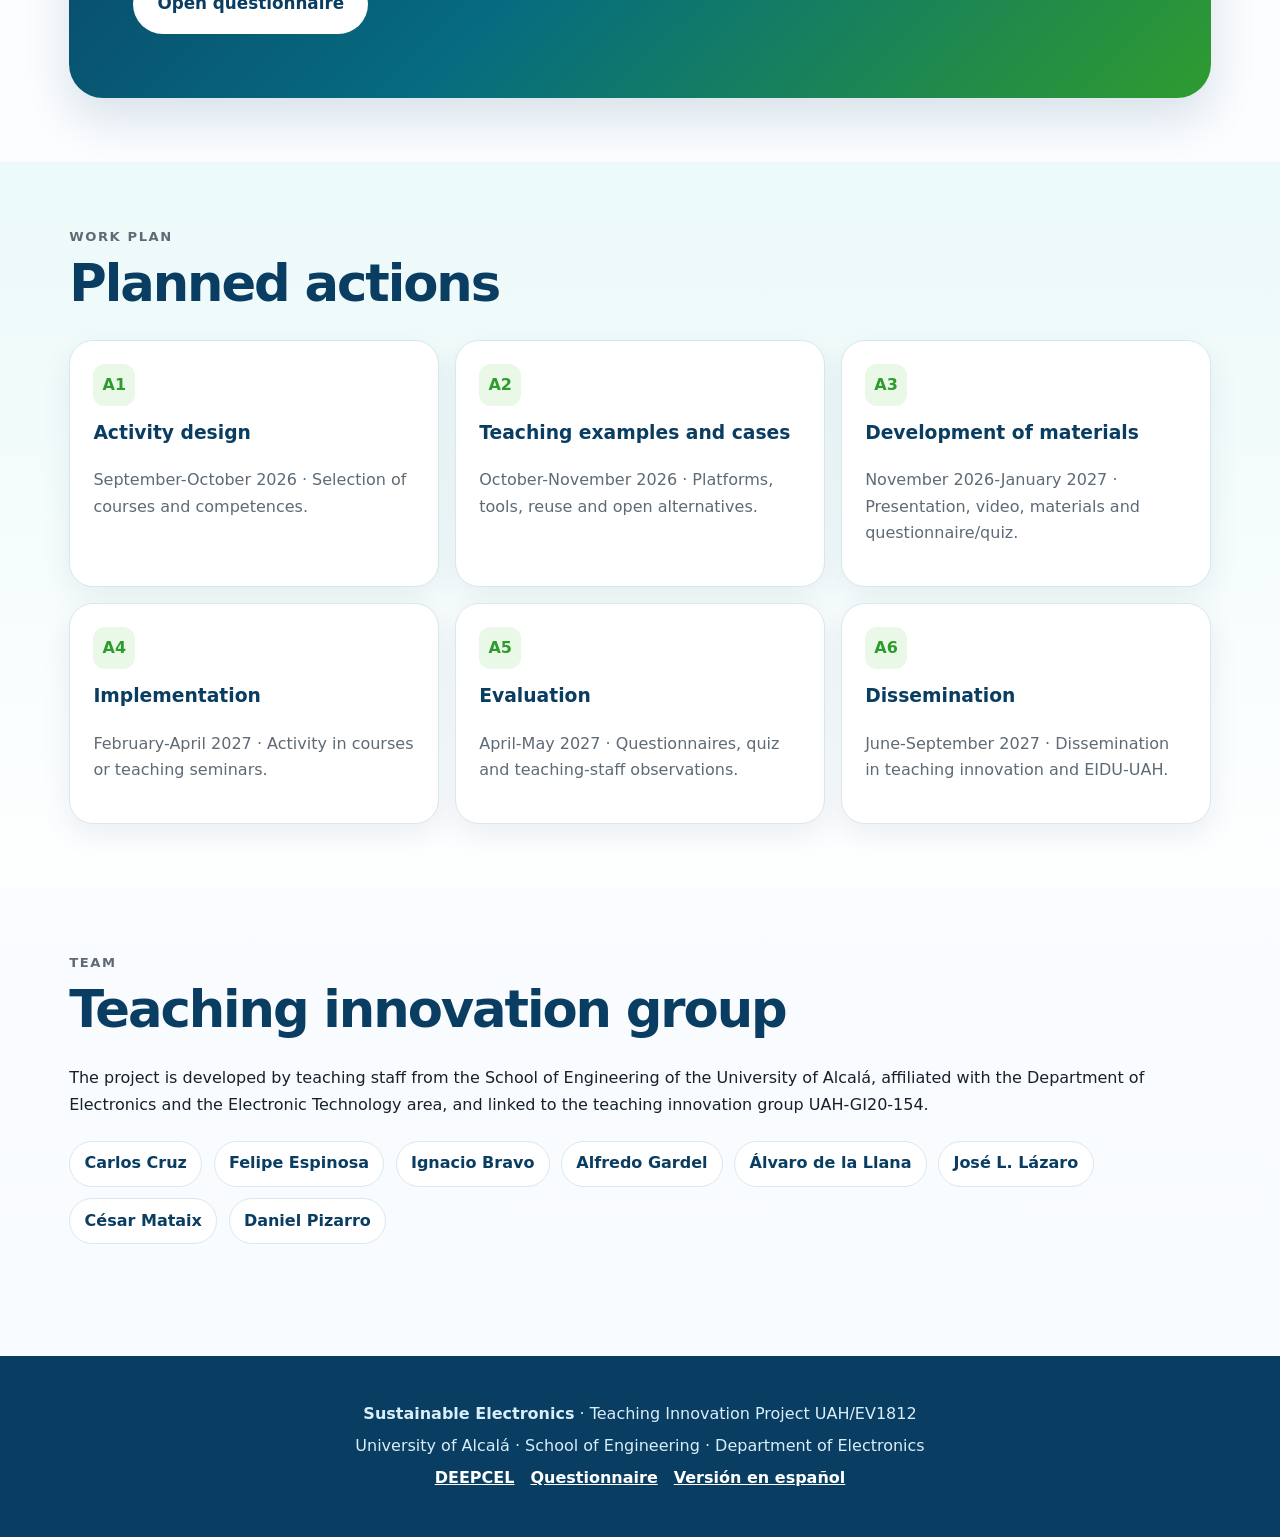
==== commit 9d8f91dc: "Update en.html" ====
--- a/en.html
+++ b/en.html
@@ -45,7 +45,6 @@
         <div class="hero-actions" aria-label="Main actions">
           <a class="button primary" href="https://forms.cloud.microsoft/Pages/ResponsePage.aspx?id=UsXSzh99MUeqOi8OyWKeJmUz8OkWQOFGtOzalf_WhLFUMTdSUzQ0OTdFRDVIVExIVVpZMkoxTU9JRi4u" target="_blank" rel="noopener">Answer questionnaire</a>
           <a class="button secondary" href="#video">Watch video</a>
-          <a class="button ghost" href="assets/memoria-PID-UAH-EV1812.pdf" target="_blank" rel="noopener">Project report</a>
           <a class="button ghost" href="index.html" lang="es">Versión en español</a>
         </div>
       </div>
